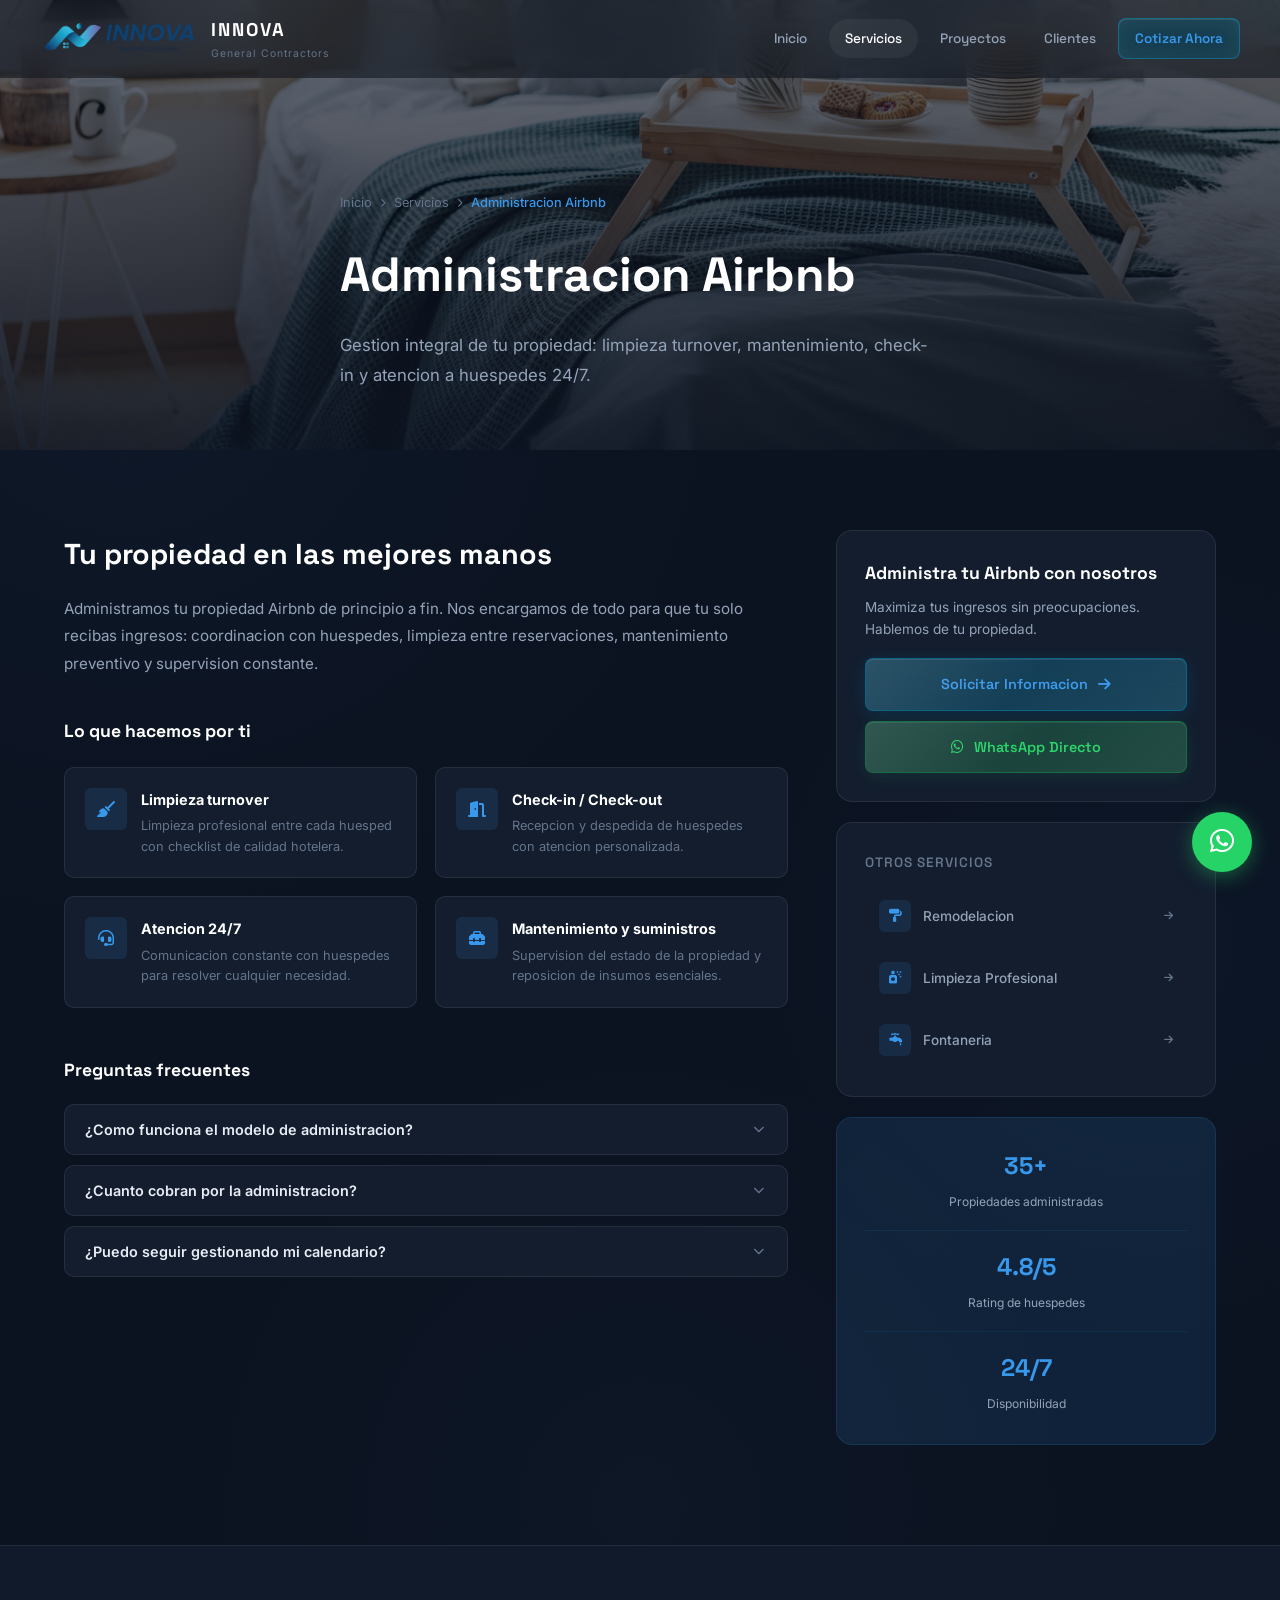
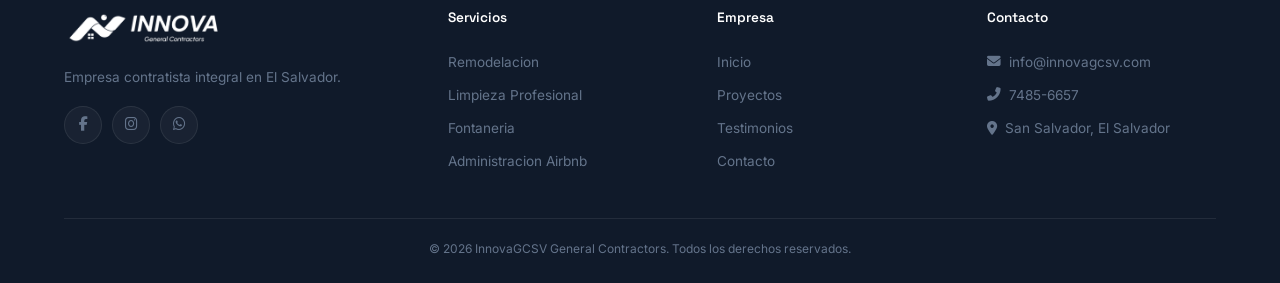
==== servicios/airbnb.html @ 4c1f92b3 "feat: ajustes de diseno, glassmorphism y timeline - Paleta suavizada con tonos del logo - Hero con i" ====
<!DOCTYPE html>
<html lang="es">
<head>
    <meta charset="UTF-8">
    <meta name="viewport" content="width=device-width, initial-scale=1.0">
    <title>Administracion Airbnb en El Salvador | InnovaGCSV</title>
    <meta name="description" content="Servicio de administracion integral de propiedades Airbnb en El Salvador. Limpieza turnover, check-in, atencion a huespedes 24/7, mantenimiento y supervision.">
    <meta name="keywords" content="administracion Airbnb El Salvador, property management, gestion propiedades alquiler, Airbnb management, turnover">
    <meta property="og:title" content="Administracion Airbnb | InnovaGCSV">
    <meta property="og:description" content="Gestion integral de tu propiedad Airbnb en El Salvador: limpieza, mantenimiento, check-in y atencion a huespedes.">
    <meta property="og:type" content="website">
    <meta property="og:url" content="https://innovagcsv.com/servicios/airbnb.html">
    <link rel="icon" type="image/png" href="../images/logos/logo-square-dark.png">
    <link rel="canonical" href="https://innovagcsv.com/servicios/airbnb.html">
    <link rel="preconnect" href="https://fonts.googleapis.com">
    <link rel="preconnect" href="https://fonts.gstatic.com" crossorigin>
    <link href="https://fonts.googleapis.com/css2?family=Inter:wght@300;400;500;600;700;800;900&family=Space+Grotesk:wght@400;500;600;700&display=swap" rel="stylesheet">
    <link rel="stylesheet" href="https://cdnjs.cloudflare.com/ajax/libs/font-awesome/6.5.1/css/all.min.css">
    <link rel="stylesheet" href="../css/styles.css">
    <link rel="stylesheet" href="../css/servicios.css">
</head>
<body>
    <header class="header scrolled" id="header">
        <div class="container header-inner">
            <a href="../index.html" class="logo">
                <img src="../images/logos/logo-horizontal-color.png" alt="InnovaGCSV" class="logo-img">
                <div class="logo-text"><span class="logo-name">INNOVA</span><span class="logo-sub">General Contractors</span></div>
            </a>
            <button class="nav-toggle" id="navToggle" aria-label="Menu"><span></span><span></span><span></span></button>
            <nav class="nav" id="nav">
                <a href="../index.html" class="nav-link">Inicio</a>
                <a href="../index.html#servicios" class="nav-link active">Servicios</a>
                <a href="../index.html#proyectos" class="nav-link">Proyectos</a>
                <a href="../index.html#testimonios" class="nav-link">Clientes</a>
                <a href="../index.html#contacto" class="nav-link cta-nav">Cotizar Ahora</a>
            </nav>
        </div>
    </header>

    <section class="service-hero">
        <div class="service-hero-bg">
            <img src="../images/airbnb/airbnb-1.jpg" alt="Administracion Airbnb" loading="eager">
            <div class="service-hero-overlay"></div>
        </div>
        <div class="container service-hero-inner">
            <nav class="breadcrumb" aria-label="Breadcrumb"><a href="../index.html">Inicio</a><i class="fas fa-chevron-right"></i><a href="../index.html#servicios">Servicios</a><i class="fas fa-chevron-right"></i><span>Administracion Airbnb</span></nav>
            <h1>Administracion Airbnb</h1>
            <p>Gestion integral de tu propiedad: limpieza turnover, mantenimiento, check-in y atencion a huespedes 24/7.</p>
        </div>
    </section>

    <section class="service-content">
        <div class="container">
            <div class="service-grid">
                <div class="service-main">
                    <h2>Tu propiedad en las mejores manos</h2>
                    <p>Administramos tu propiedad Airbnb de principio a fin. Nos encargamos de todo para que tu solo recibas ingresos: coordinacion con huespedes, limpieza entre reservaciones, mantenimiento preventivo y supervision constante.</p>

                    <div class="service-features-list">
                        <h3>Lo que hacemos por ti</h3>
                        <div class="features-grid">
                            <div class="feature-item">
                                <div class="feature-icon"><i class="fas fa-broom"></i></div>
                                <div>
                                    <strong>Limpieza turnover</strong>
                                    <p>Limpieza profesional entre cada huesped con checklist de calidad hotelera.</p>
                                </div>
                            </div>
                            <div class="feature-item">
                                <div class="feature-icon"><i class="fas fa-door-open"></i></div>
                                <div>
                                    <strong>Check-in / Check-out</strong>
                                    <p>Recepcion y despedida de huespedes con atencion personalizada.</p>
                                </div>
                            </div>
                            <div class="feature-item">
                                <div class="feature-icon"><i class="fas fa-headset"></i></div>
                                <div>
                                    <strong>Atencion 24/7</strong>
                                    <p>Comunicacion constante con huespedes para resolver cualquier necesidad.</p>
                                </div>
                            </div>
                            <div class="feature-item">
                                <div class="feature-icon"><i class="fas fa-toolbox"></i></div>
                                <div>
                                    <strong>Mantenimiento y suministros</strong>
                                    <p>Supervision del estado de la propiedad y reposicion de insumos esenciales.</p>
                                </div>
                            </div>
                        </div>
                    </div>

                    <div class="service-faq">
                        <h3>Preguntas frecuentes</h3>
                        <div class="faq-item">
                            <button class="faq-question" aria-expanded="false"><span>¿Como funciona el modelo de administracion?</span><i class="fas fa-chevron-down"></i></button>
                            <div class="faq-answer"><p>Nos encargamos de la operacion completa: coordinacion de reservaciones, limpieza entre huespedes, mantenimiento, y comunicacion con los huespedes. Tu recibes reportes periodicos y tus ingresos.</p></div>
                        </div>
                        <div class="faq-item">
                            <button class="faq-question" aria-expanded="false"><span>¿Cuanto cobran por la administracion?</span><i class="fas fa-chevron-down"></i></button>
                            <div class="faq-answer"><p>Nuestro modelo es un porcentaje por reservacion, alineando nuestros intereses con los tuyos. Mientras mas exitosa sea tu propiedad, mejor para ambos. Contactanos para conocer las tarifas.</p></div>
                        </div>
                        <div class="faq-item">
                            <button class="faq-question" aria-expanded="false"><span>¿Puedo seguir gestionando mi calendario?</span><i class="fas fa-chevron-down"></i></button>
                            <div class="faq-answer"><p>Si, tu mantienes el control total. Nosotros nos adaptamos a tu calendario y preferencias. Puedes bloquear fechas, ajustar precios o tomar decisiones cuando lo desees.</p></div>
                        </div>
                    </div>
                </div>

                <aside class="service-sidebar">
                    <div class="sidebar-card sidebar-cta">
                        <h3>Administra tu Airbnb con nosotros</h3>
                        <p>Maximiza tus ingresos sin preocupaciones. Hablemos de tu propiedad.</p>
                        <a href="../index.html#contacto" class="btn btn-primary btn-full"><span>Solicitar Informacion</span><i class="fas fa-arrow-right"></i></a>
                        <a href="https://wa.me/50374856657?text=Hola%2C%20me%20interesa%20la%20administracion%20Airbnb" target="_blank" rel="noopener" class="btn btn-whatsapp btn-full"><i class="fab fa-whatsapp"></i><span>WhatsApp Directo</span></a>
                    </div>
                    <div class="sidebar-card sidebar-services">
                        <h4>Otros servicios</h4>
                        <a href="remodelacion.html" class="sidebar-service-link"><i class="fas fa-paint-roller"></i><span>Remodelacion</span><i class="fas fa-arrow-right"></i></a>
                        <a href="limpieza.html" class="sidebar-service-link"><i class="fas fa-spray-can-sparkles"></i><span>Limpieza Profesional</span><i class="fas fa-arrow-right"></i></a>
                        <a href="fontaneria.html" class="sidebar-service-link"><i class="fas fa-faucet-drip"></i><span>Fontaneria</span><i class="fas fa-arrow-right"></i></a>
                    </div>
                    <div class="sidebar-card sidebar-trust">
                        <div class="trust-stat"><strong>35+</strong><span>Propiedades administradas</span></div>
                        <div class="trust-stat"><strong>4.8/5</strong><span>Rating de huespedes</span></div>
                        <div class="trust-stat"><strong>24/7</strong><span>Disponibilidad</span></div>
                    </div>
                </aside>
            </div>
        </div>
    </section>

    <footer class="footer">
        <div class="container">
            <div class="footer-grid">
                <div class="footer-brand"><img src="../images/logos/logo-horizontal-blanco.png" alt="InnovaGCSV" class="footer-logo"><p>Empresa contratista integral en El Salvador.</p><div class="footer-social"><a href="https://www.facebook.com/innovagcsv" target="_blank" rel="noopener" aria-label="Facebook"><i class="fab fa-facebook-f"></i></a><a href="https://www.instagram.com/innovagcsv" target="_blank" rel="noopener" aria-label="Instagram"><i class="fab fa-instagram"></i></a><a href="https://wa.me/50374856657" target="_blank" rel="noopener" aria-label="WhatsApp"><i class="fab fa-whatsapp"></i></a></div></div>
                <div class="footer-links"><h4>Servicios</h4><a href="remodelacion.html">Remodelacion</a><a href="limpieza.html">Limpieza Profesional</a><a href="fontaneria.html">Fontaneria</a><a href="airbnb.html">Administracion Airbnb</a></div>
                <div class="footer-links"><h4>Empresa</h4><a href="../index.html">Inicio</a><a href="../index.html#proyectos">Proyectos</a><a href="../index.html#testimonios">Testimonios</a><a href="../index.html#contacto">Contacto</a></div>
                <div class="footer-contact"><h4>Contacto</h4><a href="mailto:info@innovagcsv.com"><i class="fas fa-envelope"></i> info@innovagcsv.com</a><a href="tel:+50374856657"><i class="fas fa-phone-alt"></i> 7485-6657</a><a href="#"><i class="fas fa-map-marker-alt"></i> San Salvador, El Salvador</a></div>
            </div>
            <div class="footer-bottom"><p>&copy; 2026 InnovaGCSV General Contractors. Todos los derechos reservados.</p></div>
        </div>
    </footer>
    <a href="https://wa.me/50374856657?text=Hola%2C%20me%20interesa%20la%20administracion%20Airbnb" class="whatsapp-float" target="_blank" rel="noopener" aria-label="WhatsApp"><i class="fab fa-whatsapp"></i></a>
    <script src="../js/main.js"></script><script src="../js/servicios.js"></script>
    <script type="application/ld+json">{"@context":"https://schema.org","@type":"Service","name":"Administracion Airbnb","description":"Gestion integral de propiedades Airbnb en El Salvador.","provider":{"@type":"LocalBusiness","name":"InnovaGCSV General Contractors"},"areaServed":{"@type":"Country","name":"El Salvador"},"url":"https://innovagcsv.com/servicios/airbnb.html"}</script>
</body>
</html>
---- css/styles.css ----
/* ============================================
   InnovaGCSV — Modern Professional Rebuild
   ============================================ */

*, *::before, *::after { margin:0; padding:0; box-sizing:border-box; }

:root {
    --bg: #0b1220;
    --bg-card: #131d2e;
    --bg-card-hover: #1a2740;
    --bg-surface: #101a2a;
    --border: rgba(255,255,255,.08);
    --border-hover: rgba(56,152,236,.25);
    --cyan: #3898ec;
    --cyan-dim: rgba(56,152,236,.12);
    --cyan-glow: rgba(56,152,236,.08);
    --accent-light: #5bb8f5;
    --white: #ffffff;
    --text-primary: #e8edf5;
    --text-secondary: #94a3b8;
    --text-muted: #64748b;
    --gold: #fbbf24;
    --green: #22c55e;
    --whatsapp: #25d366;
    --gradient-cyan: linear-gradient(135deg, #3898ec 0%, #2563eb 100%);
    --gradient-bg: linear-gradient(180deg, #0b1220 0%, #0f1d33 50%, #0b1220 100%);
    --radius: 16px;
    --radius-sm: 10px;
    --radius-xs: 6px;
    --radius-full: 9999px;
    --shadow: 0 4px 24px rgba(0,0,0,.25);
    --shadow-lg: 0 12px 48px rgba(0,0,0,.35);
    --transition: all .3s cubic-bezier(.4,0,.2,1);
    --font-heading: 'Space Grotesk', sans-serif;
    --font-body: 'Inter', sans-serif;
}

html { scroll-behavior: smooth; scroll-padding-top: 90px; }

body {
    font-family: var(--font-body);
    color: var(--text-primary);
    line-height: 1.7;
    background: var(--bg);
    background-image:
        radial-gradient(ellipse 80% 50% at 10% 20%, rgba(91,184,245,.04) 0%, transparent 60%),
        radial-gradient(ellipse 60% 40% at 90% 50%, rgba(56,152,236,.035) 0%, transparent 55%),
        radial-gradient(ellipse 70% 50% at 50% 80%, rgba(91,184,245,.03) 0%, transparent 50%);
    overflow-x: hidden;
    -webkit-font-smoothing: antialiased;
}

.container { max-width: 1200px; margin: 0 auto; padding: 0 24px; }
img { max-width: 100%; height: auto; display: block; }
a { text-decoration: none; color: inherit; }
ul { list-style: none; }

/* Gradient text utility */
.gradient-text {
    background: var(--gradient-cyan);
    -webkit-background-clip: text;
    -webkit-text-fill-color: transparent;
    background-clip: text;
}

/* ---- LOADER ---- */
.loader {
    position: fixed; inset: 0; z-index: 9999;
    background: var(--bg);
    display: flex; align-items: center; justify-content: center;
    transition: opacity .5s, visibility .5s;
}
.loader.hidden { opacity: 0; visibility: hidden; pointer-events: none; }
.loader-logo { text-align: center; }
.loader-logo img { height: 60px; margin: 0 auto 20px; }
.loader-bar { width: 180px; height: 3px; background: var(--border); border-radius: 3px; overflow: hidden; }
.loader-progress { height: 100%; width: 0; background: var(--gradient-cyan); border-radius: 3px; animation: load .8s ease-out forwards; }
@keyframes load { to { width: 100%; } }

/* ---- BUTTONS (Glass / Rectangular) ---- */
.btn {
    display: inline-flex; align-items: center; gap: 10px;
    padding: 13px 28px;
    border-radius: 8px;
    font-family: var(--font-heading);
    font-weight: 600; font-size: .9rem;
    cursor: pointer;
    border: 1px solid rgba(255,255,255,.1);
    transition: var(--transition);
    white-space: nowrap;
    position: relative;
    overflow: hidden;
    backdrop-filter: blur(12px);
    -webkit-backdrop-filter: blur(12px);
}
.btn::before {
    content: '';
    position: absolute; inset: 0;
    background: linear-gradient(135deg, rgba(255,255,255,.12) 0%, rgba(255,255,255,.02) 50%, rgba(255,255,255,.06) 100%);
    pointer-events: none;
    transition: opacity .3s;
}
.btn:hover::before { opacity: .6; }
.btn-lg { padding: 16px 34px; font-size: .95rem; }
.btn-full { width: 100%; justify-content: center; }

.btn-primary {
    background: rgba(0,200,255,.18);
    color: var(--cyan);
    border-color: rgba(0,200,255,.3);
    box-shadow: 0 4px 20px rgba(0,200,255,.12), inset 0 1px 0 rgba(255,255,255,.1);
}
.btn-primary:hover {
    background: rgba(0,200,255,.28);
    border-color: rgba(0,200,255,.5);
    transform: translateY(-2px);
    box-shadow: 0 8px 32px rgba(0,200,255,.25), inset 0 1px 0 rgba(255,255,255,.15);
}
.btn-primary i { transition: transform .3s; }
.btn-primary:hover i { transform: translateX(4px); }

.btn-ghost {
    background: rgba(255,255,255,.04);
    color: var(--text-primary);
    border-color: rgba(255,255,255,.08);
    box-shadow: inset 0 1px 0 rgba(255,255,255,.06);
}
.btn-ghost:hover {
    border-color: rgba(0,200,255,.25);
    color: var(--cyan);
    background: rgba(0,200,255,.08);
    box-shadow: 0 4px 16px rgba(0,200,255,.08), inset 0 1px 0 rgba(255,255,255,.08);
}

.btn-outline-dark {
    background: rgba(255,255,255,.03);
    color: var(--cyan);
    border-color: rgba(255,255,255,.08);
    font-size: .85rem;
    padding: 10px 20px;
    box-shadow: inset 0 1px 0 rgba(255,255,255,.05);
}
.btn-outline-dark:hover {
    border-color: rgba(0,200,255,.3);
    background: rgba(0,200,255,.1);
    box-shadow: 0 4px 16px rgba(0,200,255,.08), inset 0 1px 0 rgba(255,255,255,.08);
}
.btn-outline-dark i { font-size: .75rem; transition: transform .3s; }
.btn-outline-dark:hover i { transform: translateX(4px); }

.btn-whatsapp {
    background: rgba(37,211,102,.2);
    color: var(--whatsapp);
    border-color: rgba(37,211,102,.3);
    box-shadow: 0 4px 16px rgba(37,211,102,.1), inset 0 1px 0 rgba(255,255,255,.08);
}
.btn-whatsapp:hover {
    background: rgba(37,211,102,.3);
    border-color: rgba(37,211,102,.5);
    transform: translateY(-2px);
    box-shadow: 0 8px 24px rgba(37,211,102,.2), inset 0 1px 0 rgba(255,255,255,.12);
}

/* ---- HEADER ---- */
.header {
    position: fixed; top: 0; left: 0; width: 100%; z-index: 1000;
    background: rgba(5,10,20,.5);
    backdrop-filter: blur(20px); -webkit-backdrop-filter: blur(20px);
    border-bottom: 1px solid transparent;
    transition: var(--transition);
}
.header.scrolled {
    background: rgba(5,10,20,.9);
    border-color: var(--border);
}
.header-inner {
    display: flex; align-items: center; justify-content: space-between;
    padding: 14px 0;
}
.logo { display: flex; align-items: center; gap: 12px; }
.logo-img { height: 44px; }
.logo-name {
    font-family: var(--font-heading);
    font-weight: 700; font-size: 1.15rem;
    color: var(--white); letter-spacing: 2px;
}
.logo-sub { display: block; font-size: .65rem; color: var(--text-muted); letter-spacing: 1px; }

.nav { display: flex; align-items: center; gap: 6px; }
.nav-link {
    font-family: var(--font-heading);
    font-weight: 500; font-size: .85rem;
    color: var(--text-secondary);
    padding: 8px 16px; border-radius: var(--radius-full);
    transition: var(--transition);
}
.nav-link:hover, .nav-link.active { color: var(--white); background: rgba(255,255,255,.05); }
.nav-link.cta-nav {
    background: rgba(0,200,255,.18);
    color: var(--cyan); font-weight: 600;
    border: 1px solid rgba(0,200,255,.3);
    border-radius: 8px;
    backdrop-filter: blur(12px); -webkit-backdrop-filter: blur(12px);
    box-shadow: inset 0 1px 0 rgba(255,255,255,.1);
}
.nav-link.cta-nav:hover {
    background: rgba(0,200,255,.28);
    border-color: rgba(0,200,255,.5);
    box-shadow: 0 4px 20px rgba(0,200,255,.2), inset 0 1px 0 rgba(255,255,255,.12);
}

.nav-toggle {
    display: none; background: none; border: none; cursor: pointer;
    width: 32px; height: 24px; position: relative; padding: 0;
}
.nav-toggle span {
    display: block; position: absolute; left: 0;
    width: 100%; height: 2px; background: var(--white);
    border-radius: 2px; transition: var(--transition);
}
.nav-toggle span:nth-child(1) { top: 0; }
.nav-toggle span:nth-child(2) { top: 11px; }
.nav-toggle span:nth-child(3) { top: 22px; }
.nav-toggle.open span:nth-child(1) { top: 11px; transform: rotate(45deg); }
.nav-toggle.open span:nth-child(2) { opacity: 0; }
.nav-toggle.open span:nth-child(3) { top: 11px; transform: rotate(-45deg); }

/* ---- HERO ---- */
.hero {
    position: relative;
    min-height: 100vh;
    display: flex; align-items: center;
    padding: 120px 0 80px;
    overflow: hidden;
}
.hero-bg {
    position: absolute; inset: 0;
    background: url('../images/hero-portada.png') center/cover no-repeat;
}
.hero-gradient {
    position: absolute; inset: 0;
    background:
        linear-gradient(135deg, rgba(11,18,32,.88) 0%, rgba(11,18,32,.65) 40%, rgba(11,18,32,.75) 100%),
        radial-gradient(ellipse 80% 60% at 20% 40%, rgba(56,152,236,.1) 0%, transparent 60%);
}
.hero-grid-pattern { display: none; }

.hero-inner {
    display: grid;
    grid-template-columns: 1fr .9fr;
    gap: 60px; align-items: center;
    position: relative; z-index: 1;
}

.hero-badge {
    display: inline-flex; align-items: center; gap: 8px;
    padding: 6px 16px 6px 10px;
    border-radius: var(--radius-full);
    background: var(--cyan-dim);
    border: 1px solid rgba(0,200,255,.15);
    font-size: .8rem; color: var(--cyan);
    font-weight: 500;
    margin-bottom: 24px;
}
.hero-badge i { font-size: .7rem; }

.hero-title {
    font-family: var(--font-heading);
    font-size: clamp(2rem, 4.5vw, 3.4rem);
    font-weight: 800; line-height: 1.15;
    color: var(--white);
    margin-bottom: 20px;
}

.hero-text {
    font-size: 1.05rem;
    color: var(--text-secondary);
    max-width: 520px;
    margin-bottom: 32px;
    line-height: 1.8;
}

.hero-actions { display: flex; gap: 14px; flex-wrap: wrap; margin-bottom: 40px; }

/* Trust avatars */
.hero-trust { display: flex; align-items: center; gap: 14px; }
.trust-avatars { display: flex; }
.avatar {
    width: 36px; height: 36px; border-radius: 50%;
    background: var(--bg-card); border: 2px solid var(--bg);
    display: flex; align-items: center; justify-content: center;
    margin-right: -10px; font-size: .7rem; color: var(--text-muted);
}
.avatar-count {
    background: var(--cyan-dim); color: var(--cyan);
    font-weight: 700; font-size: .65rem; border-color: var(--cyan-dim);
}
.trust-info { font-size: .8rem; color: var(--text-secondary); }
.trust-stars { color: var(--gold); font-size: .75rem; margin-bottom: 2px; }
.trust-stars strong { color: var(--white); margin-left: 4px; }
.trust-info span { font-size: .75rem; }

/* Hero Cards */
.hero-card-stack { position: relative; height: 400px; }
.hero-stat-card {
    position: absolute;
    background: rgba(11,18,32,.35);
    backdrop-filter: blur(18px) saturate(1.4);
    -webkit-backdrop-filter: blur(18px) saturate(1.4);
    border: 1px solid rgba(255,255,255,.1);
    border-radius: var(--radius);
    padding: 24px 28px;
    min-width: 220px;
    box-shadow: 0 8px 32px rgba(0,0,0,.2), inset 0 1px 0 rgba(255,255,255,.08);
    transition: var(--transition);
    animation: cardFloat 6s ease-in-out infinite;
}
.hero-stat-card:hover {
    border-color: rgba(56,152,236,.35);
    transform: translateY(-6px) scale(1.02);
    box-shadow: 0 12px 40px rgba(0,0,0,.25), 0 0 30px rgba(56,152,236,.1), inset 0 1px 0 rgba(255,255,255,.12);
    background: rgba(11,18,32,.45);
}
.card-1 { top: 10px; left: 20px; z-index: 3; animation-delay: 0s; }
.card-2 { top: 140px; right: 0; z-index: 2; animation-delay: -2s; }
.card-3 { bottom: 20px; left: 40px; z-index: 1; animation-delay: -4s; }

@keyframes cardFloat {
    0%, 100% { transform: translateY(0); }
    50% { transform: translateY(-8px); }
}

.stat-icon {
    width: 40px; height: 40px; border-radius: var(--radius-xs);
    background: rgba(56,152,236,.18);
    border: 1px solid rgba(56,152,236,.15);
    display: flex; align-items: center; justify-content: center;
    color: var(--cyan); font-size: 1rem;
    margin-bottom: 12px;
    box-shadow: inset 0 1px 0 rgba(255,255,255,.1);
}
.stat-number {
    font-family: var(--font-heading);
    font-size: 2rem; font-weight: 800;
    color: var(--white);
}
.stat-number::after { content: '+'; color: var(--cyan); }
.stat-label { font-size: .8rem; color: var(--text-muted); margin-top: 2px; }

/* ---- TRUST BAR ---- */
.trust-bar {
    border-top: 1px solid var(--border);
    border-bottom: 1px solid var(--border);
    padding: 20px 0;
    background: var(--bg-surface);
}
.trust-bar-inner {
    display: flex; align-items: center; justify-content: center;
    gap: 24px; flex-wrap: wrap;
}
.trust-item {
    display: flex; align-items: center; gap: 8px;
    font-size: .8rem; color: var(--text-secondary);
    font-weight: 500;
}
.trust-item i { color: var(--cyan); font-size: .75rem; }
.trust-divider { width: 1px; height: 20px; background: var(--border); }

/* ---- SECTION HEADER ---- */
.section-header { text-align: center; margin-bottom: 60px; }
.section-tag {
    display: inline-block;
    padding: 5px 14px;
    border-radius: var(--radius-full);
    background: var(--cyan-dim);
    border: 1px solid rgba(0,200,255,.12);
    font-size: .75rem; font-weight: 600;
    color: var(--cyan);
    text-transform: uppercase;
    letter-spacing: 1px;
    margin-bottom: 16px;
}
.section-title {
    font-family: var(--font-heading);
    font-size: clamp(1.6rem, 3vw, 2.4rem);
    font-weight: 700; color: var(--white);
    margin-bottom: 14px;
}
.section-desc {
    font-size: 1rem; color: var(--text-secondary);
    max-width: 600px; margin: 0 auto; line-height: 1.8;
}

/* ---- SERVICES ---- */
.services {
    padding: 100px 0;
    background-image: radial-gradient(ellipse 60% 50% at 80% 30%, rgba(91,184,245,.04) 0%, transparent 60%);
}
.services-grid {
    display: grid;
    grid-template-columns: repeat(2, 1fr);
    gap: 24px;
}
.service-card {
    background: var(--bg-card);
    border: 1px solid var(--border);
    border-radius: var(--radius);
    overflow: hidden;
    transition: var(--transition);
}
.service-card:hover {
    border-color: var(--border-hover);
    transform: translateY(-4px);
    box-shadow: var(--shadow-lg), 0 0 40px var(--cyan-glow);
}
.service-featured {
    grid-column: 1 / -1;
    display: grid;
    grid-template-columns: 1fr 1fr;
}
.service-featured-reverse {
    grid-template-columns: 1fr 1fr;
}
.service-card-img { position: relative; overflow: hidden; }
.service-card-img img {
    width: 100%; height: 100%; object-fit: cover;
    transition: transform .5s ease;
}
.service-card:hover .service-card-img img { transform: scale(1.05); }
.service-card-badge {
    position: absolute; top: 16px; left: 16px;
    padding: 5px 12px; border-radius: var(--radius-full);
    background: var(--gradient-cyan);
    color: var(--bg); font-size: .7rem;
    font-weight: 700; text-transform: uppercase;
}
.service-card-body { padding: 32px; }
.service-icon {
    width: 44px; height: 44px; border-radius: var(--radius-xs);
    background: var(--cyan-dim);
    display: flex; align-items: center; justify-content: center;
    color: var(--cyan); font-size: 1.1rem;
    margin-bottom: 16px;
}
.service-card-body h3 {
    font-family: var(--font-heading);
    font-size: 1.3rem; font-weight: 700;
    color: var(--white); margin-bottom: 10px;
}
.service-card-body p {
    font-size: .9rem; color: var(--text-secondary);
    margin-bottom: 16px; line-height: 1.7;
}
.service-features { margin-bottom: 20px; }
.service-features li {
    display: flex; align-items: center; gap: 10px;
    font-size: .85rem; color: var(--text-secondary);
    padding: 6px 0;
}
.service-features li i { color: var(--cyan); font-size: .7rem; }

/* ---- PROCESS (Timeline) ---- */
.process {
    padding: 100px 0;
    background: var(--bg-surface);
    border-top: 1px solid var(--border);
    border-bottom: 1px solid var(--border);
    overflow: hidden;
}
.process-timeline {
    position: relative;
    display: grid;
    grid-template-columns: repeat(4, 1fr);
    gap: 24px;
    padding-top: 40px;
}

/* Timeline line — sits behind dots, clipped by dot covers */
.timeline-line {
    position: absolute;
    top: 70px;
    left: 12%;
    right: 12%;
    height: 2px;
    background: var(--border);
    border-radius: 2px;
    z-index: 0;
}
.timeline-progress {
    height: 100%;
    width: 0;
    background: var(--gradient-cyan);
    border-radius: 2px;
    box-shadow: 0 0 12px rgba(56,152,236,.4);
    transition: width 1.5s cubic-bezier(.4,0,.2,1);
}
.timeline-line.animated .timeline-progress {
    width: 100%;
}

/* Step dot on line */
.process-card {
    position: relative;
    z-index: 1;
    text-align: center;
}
.process-card-dot {
    width: 60px; height: 60px;
    border-radius: 50%;
    background: #101a2a;
    border: 2px solid rgba(56,152,236,.3);
    display: flex; align-items: center; justify-content: center;
    margin: 0 auto 24px;
    transition: all .5s cubic-bezier(.4,0,.2,1);
    position: relative;
    z-index: 2;
    box-shadow: 0 0 0 10px #101a2a;
}
.process-card-dot span {
    font-family: var(--font-heading);
    font-size: .85rem; font-weight: 800;
    color: var(--cyan);
    letter-spacing: 1px;
    transition: var(--transition);
}
.process-card-dot::before {
    content: '';
    position: absolute; inset: -10px;
    border-radius: 50%;
    background: #101a2a;
    z-index: -1;
}
.process-card-dot::after {
    content: '';
    position: absolute; inset: -14px;
    border-radius: 50%;
    background: rgba(56,152,236,.08);
    border: 1px solid rgba(56,152,236,.1);
    z-index: -2;
    opacity: 0;
    transition: all .5s ease;
    animation: dotPulse 3s ease-in-out infinite;
}
.process-card:nth-child(2) .process-card-dot::after { animation-delay: .4s; }
.process-card:nth-child(3) .process-card-dot::after { animation-delay: .8s; }
.process-card:nth-child(4) .process-card-dot::after { animation-delay: 1.2s; }
.process-card:nth-child(5) .process-card-dot::after { animation-delay: 1.6s; }

@keyframes dotPulse {
    0%, 100% { opacity: 0; transform: scale(1); }
    50% { opacity: 1; transform: scale(1.35); }
}

/* Card body */
.process-card-body {
    background: rgba(11,18,32,.4);
    backdrop-filter: blur(16px); -webkit-backdrop-filter: blur(16px);
    border: 1px solid var(--border);
    border-radius: var(--radius);
    padding: 28px 20px;
    transition: var(--transition);
    box-shadow: 0 4px 20px rgba(0,0,0,.15), inset 0 1px 0 rgba(255,255,255,.06);
}
.process-card-body:hover {
    border-color: var(--border-hover);
    transform: translateY(-6px);
    box-shadow: 0 12px 36px rgba(0,0,0,.2), 0 0 24px rgba(56,152,236,.08), inset 0 1px 0 rgba(255,255,255,.1);
    background: rgba(11,18,32,.5);
}
.process-card:hover .process-card-dot {
    border-color: var(--cyan);
    background: #131d2e;
    box-shadow: 0 0 0 10px #101a2a, 0 0 20px rgba(56,152,236,.25);
}
.process-card:hover .process-card-dot span {
    color: var(--cyan);
}

.process-card-icon {
    width: 50px; height: 50px;
    border-radius: var(--radius-sm);
    background: var(--cyan-dim);
    border: 1px solid rgba(56,152,236,.12);
    display: flex; align-items: center; justify-content: center;
    margin: 0 auto 16px;
    color: var(--cyan); font-size: 1.15rem;
    transition: var(--transition);
    box-shadow: inset 0 1px 0 rgba(255,255,255,.08);
}
.process-card-body:hover .process-card-icon {
    background: rgba(56,152,236,.22);
    border-color: rgba(56,152,236,.3);
    transform: scale(1.08);
}

.process-card-body h3 {
    font-family: var(--font-heading);
    font-size: 1rem; font-weight: 700;
    color: var(--white); margin-bottom: 10px;
}
.process-card-body p {
    font-size: .82rem; color: var(--text-muted);
    line-height: 1.7;
}

@media (max-width: 768px) {
    .process-timeline {
        grid-template-columns: 1fr 1fr;
        gap: 20px;
        padding-top: 0;
    }
    .timeline-line { display: none; }
    .process-card-dot { margin-bottom: 18px; }
}
@media (max-width: 480px) {
    .process-timeline { grid-template-columns: 1fr; gap: 16px; }
}

/* ---- PROJECTS ---- */
.projects {
    padding: 100px 0;
    background-image: radial-gradient(ellipse 50% 60% at 20% 50%, rgba(56,152,236,.035) 0%, transparent 55%);
}
.projects-grid {
    display: grid;
    grid-template-columns: repeat(3, 1fr);
    gap: 24px;
}
.projects-grid-expanded {
    grid-template-columns: repeat(3, 1fr);
}
.project-card {
    position: relative; border-radius: var(--radius);
    overflow: hidden; cursor: pointer;
    aspect-ratio: 4/3;
    background: var(--bg-card);
    border: 1px solid var(--border);
    transition: var(--transition);
}
.project-card:hover {
    border-color: var(--border-hover);
    transform: translateY(-4px);
    box-shadow: var(--shadow-lg);
}
.project-card img {
    width: 100%; height: 100%; object-fit: cover;
    transition: transform .6s ease;
}
.project-card:hover img { transform: scale(1.08); }
.project-info {
    position: absolute; bottom: 0; left: 0; right: 0;
    padding: 24px;
    background: linear-gradient(transparent, rgba(5,10,20,.9));
}
.project-tag {
    display: inline-block; padding: 5px 12px;
    border-radius: var(--radius-full);
    background: rgba(56,152,236,.85);
    backdrop-filter: blur(8px); -webkit-backdrop-filter: blur(8px);
    border: 1px solid rgba(56,152,236,.6);
    font-size: .65rem; font-weight: 700;
    color: #fff; text-transform: uppercase;
    letter-spacing: .5px;
    margin-bottom: 8px;
}
.project-info h3 {
    font-family: var(--font-heading);
    font-size: 1.1rem; font-weight: 700;
    color: var(--white); margin-bottom: 4px;
}
.project-info p { font-size: .8rem; color: var(--text-muted); }

/* ---- VIDEO SHOWCASE ---- */
.video-showcase {
    padding: 100px 0;
    background: var(--bg-surface);
    border-top: 1px solid var(--border);
    border-bottom: 1px solid var(--border);
}
.video-grid {
    display: grid;
    grid-template-columns: 1.4fr 1fr;
    grid-template-rows: auto auto;
    gap: 20px;
}
.video-card {
    position: relative;
    border-radius: var(--radius);
    overflow: hidden;
    background: var(--bg-card);
    border: 1px solid var(--border);
    transition: var(--transition);
}
.video-card:hover {
    border-color: var(--border-hover);
    box-shadow: var(--shadow-lg), 0 0 30px var(--cyan-glow);
}
.video-featured {
    grid-row: 1 / 3;
}
.video-card video {
    width: 100%; height: 100%;
    object-fit: cover;
    display: block;
    background: var(--bg);
}
.video-featured video {
    min-height: 380px;
}
.video-label {
    position: absolute; bottom: 0; left: 0; right: 0;
    padding: 14px 18px;
    background: linear-gradient(transparent, rgba(11,18,32,.9));
    display: flex; align-items: center; gap: 10px;
    font-size: .8rem; color: var(--text-secondary);
    pointer-events: none;
}
.video-label i { color: var(--cyan); font-size: .85rem; }

@media (max-width: 768px) {
    .video-grid {
        grid-template-columns: 1fr;
        grid-template-rows: auto;
    }
    .video-featured { grid-row: auto; }
    .video-featured video { min-height: 240px; }
}

/* ---- TESTIMONIALS ---- */
.testimonials { padding: 100px 0; background: var(--bg-surface); border-top: 1px solid var(--border); }
.testimonials-grid {
    display: grid;
    grid-template-columns: repeat(3, 1fr);
    gap: 24px;
}
.testimonial-card {
    background: var(--bg-card);
    border: 1px solid var(--border);
    border-radius: var(--radius);
    padding: 32px; transition: var(--transition);
}
.testimonial-card:hover {
    border-color: var(--border-hover);
    transform: translateY(-4px);
}
.testimonial-rating { color: var(--gold); font-size: .85rem; margin-bottom: 16px; }
.testimonial-rating i { margin-right: 2px; }
.testimonial-card blockquote {
    font-size: .9rem; color: var(--text-secondary);
    line-height: 1.8; margin-bottom: 24px;
    font-style: normal;
}
.testimonial-author {
    display: flex; align-items: center; gap: 12px; position: relative;
}
.author-avatar {
    width: 42px; height: 42px; border-radius: 50%;
    background: var(--cyan-dim); border: 1px solid rgba(0,200,255,.15);
    display: flex; align-items: center; justify-content: center;
    color: var(--cyan); font-weight: 700; font-size: .75rem;
    font-family: var(--font-heading);
}
.author-info strong { display: block; font-size: .85rem; color: var(--white); }
.author-info span { font-size: .75rem; color: var(--text-muted); }
.testimonial-quote-icon {
    position: absolute; right: 0; top: 0;
    color: var(--border); font-size: 1.5rem;
}

/* ---- CTA ---- */
.cta-section { padding: 80px 0; }
.cta-card {
    background: var(--bg-card);
    border: 1px solid var(--border);
    border-radius: 24px;
    padding: 60px;
    display: flex; align-items: center;
    justify-content: space-between;
    gap: 40px;
    position: relative; overflow: hidden;
}
.cta-card::before {
    content: ''; position: absolute;
    top: -100px; right: -100px;
    width: 400px; height: 400px;
    background: radial-gradient(circle, var(--cyan-glow), transparent 60%);
    border-radius: 50%;
}
.cta-content { position: relative; z-index: 1; }
.cta-content h2 {
    font-family: var(--font-heading);
    font-size: clamp(1.4rem, 2.5vw, 2rem);
    font-weight: 700; color: var(--white);
    margin-bottom: 10px;
}
.cta-content p { font-size: .95rem; color: var(--text-secondary); }
.cta-actions {
    display: flex; gap: 14px; flex-wrap: wrap;
    position: relative; z-index: 1;
}

/* ---- CONTACT ---- */
.contact {
    padding: 100px 0;
    border-top: 1px solid var(--border);
    background-image: radial-gradient(ellipse 60% 50% at 70% 40%, rgba(91,184,245,.035) 0%, transparent 55%);
}
.contact-grid {
    display: grid;
    grid-template-columns: 1fr 1.2fr;
    gap: 60px; align-items: start;
}
.contact-desc { font-size: .95rem; color: var(--text-secondary); margin-bottom: 32px; line-height: 1.8; }

.contact-methods { display: flex; flex-direction: column; gap: 14px; margin-bottom: 28px; }
.contact-method {
    display: flex; align-items: center; gap: 14px;
    padding: 14px 18px;
    background: var(--bg-card); border: 1px solid var(--border);
    border-radius: var(--radius-sm);
    transition: var(--transition);
}
.contact-method:hover { border-color: var(--border-hover); background: var(--bg-card-hover); }
.method-icon {
    width: 40px; height: 40px; border-radius: var(--radius-xs);
    display: flex; align-items: center; justify-content: center;
    font-size: 1rem;
}
.method-icon.whatsapp { background: rgba(37,211,102,.12); color: var(--whatsapp); }
.method-icon.email { background: var(--cyan-dim); color: var(--cyan); }
.method-icon.phone { background: rgba(99,102,241,.12); color: #818cf8; }
.contact-method strong { display: block; font-size: .85rem; color: var(--white); }
.contact-method span { font-size: .8rem; color: var(--text-muted); }

.contact-guarantee {
    display: flex; align-items: flex-start; gap: 12px;
    padding: 16px 18px; border-radius: var(--radius-sm);
    background: var(--cyan-dim);
    border: 1px solid rgba(0,200,255,.12);
}
.contact-guarantee i { color: var(--cyan); font-size: .9rem; margin-top: 3px; }
.contact-guarantee p { font-size: .8rem; color: var(--text-secondary); line-height: 1.6; }
.contact-guarantee strong { color: var(--cyan); }

.contact-form-card {
    background: var(--bg-card); border: 1px solid var(--border);
    border-radius: var(--radius); padding: 36px;
}
.form-row { display: grid; grid-template-columns: 1fr 1fr; gap: 16px; }
.form-group { margin-bottom: 18px; }
.form-group label {
    display: block; font-size: .8rem; font-weight: 600;
    color: var(--text-secondary); margin-bottom: 6px;
}
.optional { font-weight: 400; color: var(--text-muted); }
.form-group input,
.form-group select,
.form-group textarea {
    width: 100%; padding: 13px 16px;
    background: var(--bg-surface);
    border: 1px solid var(--border);
    border-radius: var(--radius-sm);
    color: var(--white); font-size: .9rem;
    font-family: var(--font-body);
    transition: var(--transition);
}
.form-group input::placeholder,
.form-group textarea::placeholder { color: var(--text-muted); }
.form-group input:focus,
.form-group select:focus,
.form-group textarea:focus {
    outline: none;
    border-color: var(--cyan);
    box-shadow: 0 0 0 3px var(--cyan-dim);
}
.form-group select { cursor: pointer; appearance: auto; }
.form-group select option { background: var(--bg-card); color: var(--white); }
.form-group textarea { resize: vertical; min-height: 100px; }

.form-note {
    display: flex; align-items: center; justify-content: center;
    gap: 6px; margin-top: 12px;
    font-size: .75rem; color: var(--text-muted);
}

/* ---- FOOTER ---- */
.footer {
    background: var(--bg-surface);
    border-top: 1px solid var(--border);
    padding: 60px 0 24px;
}
.footer-grid {
    display: grid;
    grid-template-columns: 1.5fr 1fr 1fr 1fr;
    gap: 40px;
    margin-bottom: 40px;
}
.footer-logo { height: 44px; margin-bottom: 16px; }
.footer-brand p { font-size: .85rem; color: var(--text-muted); line-height: 1.7; margin-bottom: 16px; }
.footer-social { display: flex; gap: 10px; }
.footer-social a {
    width: 38px; height: 38px; border-radius: 50%;
    background: rgba(255,255,255,.04); border: 1px solid var(--border);
    display: flex; align-items: center; justify-content: center;
    color: var(--text-muted); font-size: .9rem;
    transition: var(--transition);
}
.footer-social a:hover {
    background: var(--cyan-dim);
    border-color: var(--border-hover);
    color: var(--cyan);
}
.footer-links h4, .footer-contact h4 {
    font-family: var(--font-heading);
    font-size: .85rem; font-weight: 600;
    color: var(--white); margin-bottom: 16px;
}
.footer-links a, .footer-contact a {
    display: flex; align-items: center; gap: 8px;
    font-size: .85rem; color: var(--text-muted);
    padding: 5px 0; transition: var(--transition);
}
.footer-links a:hover, .footer-contact a:hover { color: var(--cyan); }

.footer-bottom {
    border-top: 1px solid var(--border);
    padding-top: 20px; text-align: center;
}
.footer-bottom p { font-size: .75rem; color: var(--text-muted); }
.footer-credit {
    margin-top: 8px; font-size: .7rem; color: var(--text-muted);
    letter-spacing: .5px;
}
.footer-credit a {
    color: var(--cyan); font-weight: 600;
    letter-spacing: 1.5px; transition: var(--transition);
}
.footer-credit a:hover { color: var(--white); }

/* ---- WHATSAPP FLOAT ---- */
.whatsapp-float {
    position: fixed; bottom: 28px; right: 28px;
    width: 60px; height: 60px;
    background: var(--whatsapp);
    border-radius: 50%;
    display: flex; align-items: center; justify-content: center;
    color: var(--white); font-size: 1.7rem;
    box-shadow: 0 4px 20px rgba(37,211,102,.4);
    z-index: 998; transition: var(--transition);
}
.whatsapp-float:hover { transform: scale(1.1); box-shadow: 0 8px 30px rgba(37,211,102,.5); }
.wa-tooltip {
    position: absolute; right: 70px; top: 50%; transform: translateY(-50%);
    background: var(--bg-card); border: 1px solid var(--border);
    border-radius: var(--radius-sm);
    padding: 8px 14px; font-size: .8rem; color: var(--white);
    white-space: nowrap;
    opacity: 0; pointer-events: none;
    transition: var(--transition);
}
.whatsapp-float:hover .wa-tooltip { opacity: 1; }

/* ---- LIGHTBOX ---- */
.lightbox {
    position: fixed; inset: 0;
    background: rgba(5,10,20,.95);
    backdrop-filter: blur(16px); -webkit-backdrop-filter: blur(16px);
    display: flex; align-items: center; justify-content: center;
    z-index: 2000;
    opacity: 0; visibility: hidden;
    transition: var(--transition);
}
.lightbox.active { opacity: 1; visibility: visible; }
.lightbox-close {
    position: absolute; top: 24px; right: 28px;
    width: 44px; height: 44px; border-radius: 50%;
    background: rgba(255,255,255,.06); border: 1px solid var(--border);
    color: var(--white); font-size: 1rem;
    cursor: pointer; transition: var(--transition);
    display: flex; align-items: center; justify-content: center;
}
.lightbox-close:hover { background: rgba(255,255,255,.12); color: var(--cyan); }
.lightbox-img { max-width: 90%; max-height: 85vh; border-radius: var(--radius); }

/* ---- ANIMATIONS ---- */
[data-animate] {
    opacity: 0; transform: translateY(30px);
    transition: opacity .7s cubic-bezier(.4,0,.2,1), transform .7s cubic-bezier(.4,0,.2,1);
}
[data-animate="fade-left"] { transform: translateX(40px); }
[data-animate].visible { opacity: 1; transform: translate(0); }

/* ============================================
   RESPONSIVE
   ============================================ */
@media (max-width: 1024px) {
    .hero-inner { grid-template-columns: 1fr; text-align: center; }
    .hero-text { margin-left: auto; margin-right: auto; }
    .hero-actions { justify-content: center; }
    .hero-trust { justify-content: center; }
    .hero-visual { display: none; }
    .services-grid { grid-template-columns: 1fr; }
    .service-featured { grid-template-columns: 1fr; }
    .service-featured-reverse { grid-template-columns: 1fr; }
    .cta-card { flex-direction: column; text-align: center; padding: 40px; }
    .cta-actions { justify-content: center; }
    .contact-grid { grid-template-columns: 1fr; }
    .footer-grid { grid-template-columns: 1fr 1fr; }
}

@media (max-width: 768px) {
    .nav-toggle { display: block; }
    .nav {
        position: fixed; top: 72px; left: 0; width: 100%;
        background: rgba(5,10,20,.97);
        backdrop-filter: blur(24px); -webkit-backdrop-filter: blur(24px);
        border-bottom: 1px solid var(--border);
        flex-direction: column; padding: 0;
        max-height: 0; overflow: hidden;
        transition: max-height .4s ease;
    }
    .nav.open { max-height: 400px; padding: 16px 24px; }
    .nav-link {
        display: block; padding: 14px 0;
        border-bottom: 1px solid var(--border);
        border-radius: 0; text-align: left;
    }
    .nav-link.cta-nav { text-align: center; margin-top: 8px; border-bottom: none; border-radius: var(--radius-full); }

    .testimonials-grid { grid-template-columns: 1fr; }
    .projects-grid { grid-template-columns: 1fr 1fr; max-width: 600px; margin: 0 auto; }
    .projects-grid-expanded { grid-template-columns: 1fr 1fr; }
    .process-connector { display: none; }
    .process-grid { gap: 10px; }
    .form-row { grid-template-columns: 1fr; }
    .footer-grid { grid-template-columns: 1fr; }
    .trust-divider { display: none; }
    .trust-bar-inner { flex-direction: column; gap: 12px; }
}

@media (max-width: 480px) {
    .hero { padding: 100px 0 60px; }
    .btn-lg { padding: 14px 24px; font-size: .85rem; }
    .whatsapp-float { width: 52px; height: 52px; font-size: 1.5rem; bottom: 20px; right: 20px; }
    .wa-tooltip { display: none; }
}
---- css/servicios.css ----
/* ============================================
   InnovaGCSV — Service Subpages
   ============================================ */

/* ---- SERVICE HERO ---- */
.service-hero {
    position: relative;
    min-height: 50vh;
    display: flex;
    align-items: flex-end;
    padding: 140px 0 60px;
    overflow: hidden;
}
.service-hero-bg {
    position: absolute; inset: 0;
}
.service-hero-bg img {
    width: 100%; height: 100%;
    object-fit: cover;
}
.service-hero-overlay {
    position: absolute; inset: 0;
    background: linear-gradient(180deg, rgba(11,18,32,.6) 0%, rgba(11,18,32,.92) 100%);
}
.service-hero-inner {
    position: relative; z-index: 1;
}
.service-hero h1 {
    font-family: var(--font-heading);
    font-size: clamp(2rem, 4vw, 3rem);
    font-weight: 800;
    color: var(--white);
    margin-bottom: 14px;
}
.service-hero p {
    font-size: 1.05rem;
    color: var(--text-secondary);
    max-width: 600px;
    line-height: 1.8;
}
.service-badge {
    display: inline-flex; align-items: center; gap: 8px;
    padding: 6px 16px;
    border-radius: var(--radius-full);
    background: rgba(251,191,36,.12);
    border: 1px solid rgba(251,191,36,.2);
    font-size: .8rem; color: var(--gold);
    font-weight: 600;
    margin-bottom: 16px;
}

/* Breadcrumb */
.breadcrumb {
    display: flex; align-items: center; gap: 8px;
    font-size: .8rem;
    margin-bottom: 20px;
}
.breadcrumb a {
    color: var(--text-muted);
    transition: var(--transition);
}
.breadcrumb a:hover { color: var(--cyan); }
.breadcrumb i { font-size: .55rem; color: var(--text-muted); }
.breadcrumb span { color: var(--cyan); font-weight: 500; }

/* ---- SERVICE CONTENT ---- */
.service-content {
    padding: 80px 0 100px;
}
.service-grid {
    display: grid;
    grid-template-columns: 1fr 380px;
    gap: 48px;
    align-items: start;
}

/* Main Content */
.service-main h2 {
    font-family: var(--font-heading);
    font-size: clamp(1.4rem, 2.5vw, 1.8rem);
    font-weight: 700;
    color: var(--white);
    margin-bottom: 16px;
}
.service-main > p {
    font-size: .95rem;
    color: var(--text-secondary);
    line-height: 1.8;
    margin-bottom: 40px;
}

/* Features List */
.service-features-list {
    margin-bottom: 48px;
}
.service-features-list h3 {
    font-family: var(--font-heading);
    font-size: 1.1rem;
    font-weight: 700;
    color: var(--white);
    margin-bottom: 20px;
}
.features-grid {
    display: grid;
    grid-template-columns: 1fr 1fr;
    gap: 18px;
}
.feature-item {
    display: flex; gap: 14px;
    padding: 20px;
    background: var(--bg-card);
    border: 1px solid var(--border);
    border-radius: var(--radius-sm);
    transition: var(--transition);
}
.feature-item:hover {
    border-color: var(--border-hover);
    background: var(--bg-card-hover);
}
.feature-icon {
    width: 42px; height: 42px;
    min-width: 42px;
    border-radius: var(--radius-xs);
    background: var(--cyan-dim);
    display: flex; align-items: center; justify-content: center;
    color: var(--cyan);
    font-size: 1rem;
}
.feature-item strong {
    display: block;
    font-size: .9rem;
    color: var(--white);
    margin-bottom: 4px;
}
.feature-item p {
    font-size: .8rem;
    color: var(--text-muted);
    line-height: 1.6;
    margin: 0;
}

/* ---- FAQ ---- */
.service-faq h3 {
    font-family: var(--font-heading);
    font-size: 1.1rem;
    font-weight: 700;
    color: var(--white);
    margin-bottom: 18px;
}
.faq-item {
    border: 1px solid var(--border);
    border-radius: var(--radius-sm);
    margin-bottom: 10px;
    overflow: hidden;
    background: var(--bg-card);
    transition: var(--transition);
}
.faq-item:hover {
    border-color: var(--border-hover);
}
.faq-question {
    width: 100%;
    display: flex;
    align-items: center;
    justify-content: space-between;
    gap: 12px;
    padding: 16px 20px;
    background: none;
    border: none;
    color: var(--text-primary);
    font-family: var(--font-body);
    font-size: .9rem;
    font-weight: 600;
    cursor: pointer;
    text-align: left;
    transition: var(--transition);
}
.faq-question:hover { color: var(--cyan); }
.faq-question i {
    font-size: .7rem;
    color: var(--text-muted);
    transition: transform .3s ease;
    min-width: 14px;
}
.faq-question[aria-expanded="true"] i {
    transform: rotate(180deg);
    color: var(--cyan);
}
.faq-answer {
    max-height: 0;
    overflow: hidden;
    transition: max-height .35s ease, padding .35s ease;
}
.faq-answer.open {
    max-height: 300px;
}
.faq-answer p {
    padding: 0 20px 16px;
    font-size: .85rem;
    color: var(--text-secondary);
    line-height: 1.7;
    margin: 0;
}

/* ---- SIDEBAR ---- */
.service-sidebar {
    display: flex;
    flex-direction: column;
    gap: 20px;
    position: sticky;
    top: 100px;
}
.sidebar-card {
    background: var(--bg-card);
    border: 1px solid var(--border);
    border-radius: var(--radius);
    padding: 28px;
}

/* CTA Card */
.sidebar-cta h3 {
    font-family: var(--font-heading);
    font-size: 1.1rem;
    font-weight: 700;
    color: var(--white);
    margin-bottom: 8px;
}
.sidebar-cta p {
    font-size: .85rem;
    color: var(--text-secondary);
    margin-bottom: 18px;
    line-height: 1.6;
}
.sidebar-cta .btn { margin-bottom: 10px; }
.sidebar-cta .btn:last-child { margin-bottom: 0; }

/* Services Card */
.sidebar-services h4 {
    font-family: var(--font-heading);
    font-size: .85rem;
    font-weight: 600;
    color: var(--text-muted);
    text-transform: uppercase;
    letter-spacing: 1px;
    margin-bottom: 14px;
}
.sidebar-service-link {
    display: flex;
    align-items: center;
    gap: 12px;
    padding: 12px 14px;
    border-radius: var(--radius-sm);
    font-size: .85rem;
    color: var(--text-secondary);
    font-weight: 500;
    transition: var(--transition);
    margin-bottom: 6px;
}
.sidebar-service-link:last-child { margin-bottom: 0; }
.sidebar-service-link:hover {
    background: var(--cyan-dim);
    color: var(--cyan);
}
.sidebar-service-link i:first-child {
    width: 32px; height: 32px;
    min-width: 32px;
    border-radius: var(--radius-xs);
    background: var(--cyan-dim);
    display: flex; align-items: center; justify-content: center;
    color: var(--cyan);
    font-size: .8rem;
}
.sidebar-service-link span { flex: 1; }
.sidebar-service-link i:last-child {
    font-size: .65rem;
    color: var(--text-muted);
    transition: transform .3s;
}
.sidebar-service-link:hover i:last-child {
    transform: translateX(4px);
    color: var(--cyan);
}

/* Trust Stats Card */
.sidebar-trust {
    display: flex;
    flex-direction: column;
    gap: 16px;
    background: var(--cyan-dim);
    border-color: rgba(56,152,236,.15);
}
.trust-stat {
    text-align: center;
    padding-bottom: 16px;
    border-bottom: 1px solid rgba(56,152,236,.1);
}
.trust-stat:last-child {
    padding-bottom: 0;
    border-bottom: none;
}
.trust-stat strong {
    display: block;
    font-family: var(--font-heading);
    font-size: 1.5rem;
    font-weight: 800;
    color: var(--cyan);
}
.trust-stat span {
    font-size: .75rem;
    color: var(--text-secondary);
}

/* ---- RESPONSIVE ---- */
@media (max-width: 1024px) {
    .service-grid {
        grid-template-columns: 1fr;
    }
    .service-sidebar {
        position: static;
        display: grid;
        grid-template-columns: 1fr 1fr;
        gap: 16px;
    }
    .sidebar-cta { grid-column: 1 / -1; }
}

@media (max-width: 768px) {
    .service-hero {
        min-height: 40vh;
        padding: 120px 0 40px;
    }
    .features-grid {
        grid-template-columns: 1fr;
    }
    .service-sidebar {
        grid-template-columns: 1fr;
    }
}

@media (max-width: 480px) {
    .service-hero { padding: 100px 0 32px; }
}
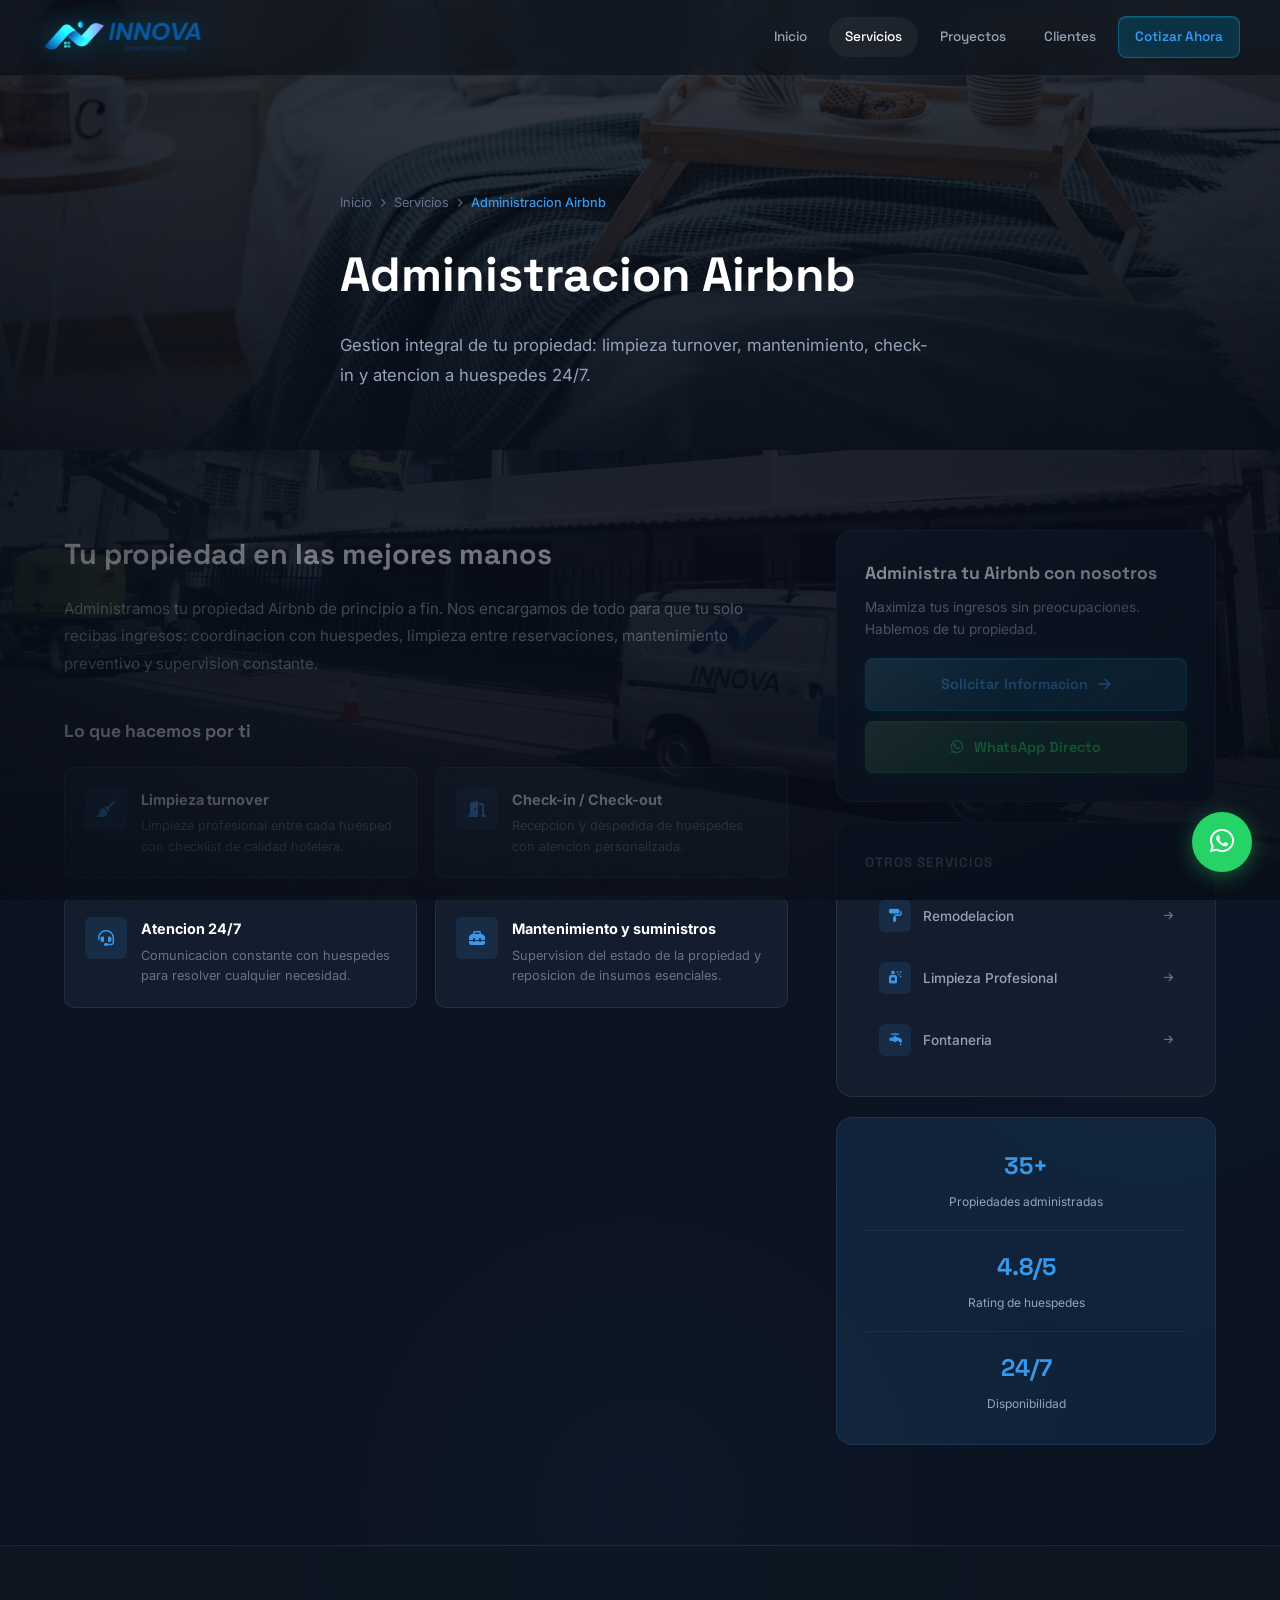
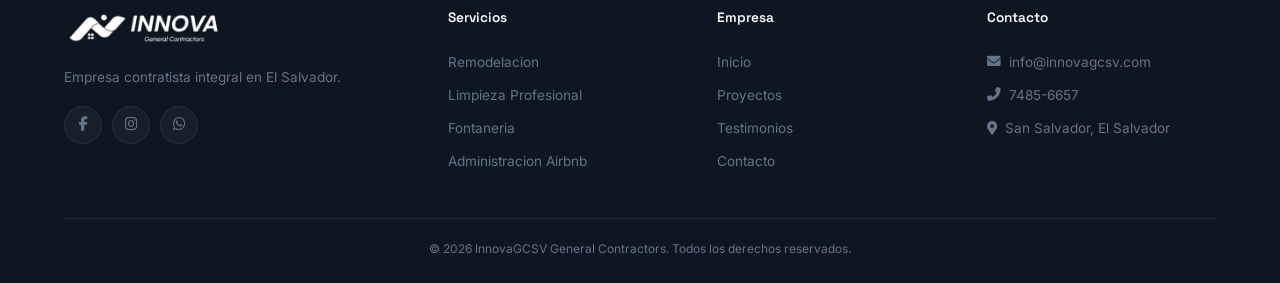
==== commit 76a2251c: "refactor: limpiar headers de servicios, foto stock y FAQ - quitar texto redundante "INNOVA General C" ====
--- a/servicios/airbnb.html
+++ b/servicios/airbnb.html
@@ -24,7 +24,6 @@
         <div class="container header-inner">
             <a href="../index.html" class="logo">
                 <img src="../images/logos/logo-horizontal-color.png" alt="InnovaGCSV" class="logo-img">
-                <div class="logo-text"><span class="logo-name">INNOVA</span><span class="logo-sub">General Contractors</span></div>
             </a>
             <button class="nav-toggle" id="navToggle" aria-label="Menu"><span></span><span></span><span></span></button>
             <nav class="nav" id="nav">
@@ -90,21 +89,6 @@
                         </div>
                     </div>
 
-                    <div class="service-faq">
-                        <h3>Preguntas frecuentes</h3>
-                        <div class="faq-item">
-                            <button class="faq-question" aria-expanded="false"><span>¿Como funciona el modelo de administracion?</span><i class="fas fa-chevron-down"></i></button>
-                            <div class="faq-answer"><p>Nos encargamos de la operacion completa: coordinacion de reservaciones, limpieza entre huespedes, mantenimiento, y comunicacion con los huespedes. Tu recibes reportes periodicos y tus ingresos.</p></div>
-                        </div>
-                        <div class="faq-item">
-                            <button class="faq-question" aria-expanded="false"><span>¿Cuanto cobran por la administracion?</span><i class="fas fa-chevron-down"></i></button>
-                            <div class="faq-answer"><p>Nuestro modelo es un porcentaje por reservacion, alineando nuestros intereses con los tuyos. Mientras mas exitosa sea tu propiedad, mejor para ambos. Contactanos para conocer las tarifas.</p></div>
-                        </div>
-                        <div class="faq-item">
-                            <button class="faq-question" aria-expanded="false"><span>¿Puedo seguir gestionando mi calendario?</span><i class="fas fa-chevron-down"></i></button>
-                            <div class="faq-answer"><p>Si, tu mantienes el control total. Nosotros nos adaptamos a tu calendario y preferencias. Puedes bloquear fechas, ajustar precios o tomar decisiones cuando lo desees.</p></div>
-                        </div>
-                    </div>
                 </div>
 
                 <aside class="service-sidebar">
--- a/css/styles.css
+++ b/css/styles.css
@@ -48,6 +48,60 @@
         radial-gradient(ellipse 70% 50% at 50% 80%, rgba(91,184,245,.03) 0%, transparent 50%);
     overflow-x: hidden;
     -webkit-font-smoothing: antialiased;
+    position: relative;
+}
+
+/* Global watermark (fixed background image) */
+body::before {
+    content: '';
+    position: fixed;
+    inset: 0;
+    width: 100vw;
+    height: 100vh;
+    background-image: url('../images/watermark.jpeg');
+    background-size: cover;
+    background-position: center center;
+    background-repeat: no-repeat;
+    /* background-attachment: fixed se quita porque iOS no lo soporta;
+       position: fixed ya logra el efecto de marca de agua estatica */
+    opacity: 0.18;
+    filter: grayscale(20%) contrast(0.95) saturate(1.1);
+    pointer-events: none;
+    z-index: 0;
+    will-change: transform;
+}
+
+/* Dark overlay on top of watermark for readability */
+body::after {
+    content: '';
+    position: fixed;
+    inset: 0;
+    background:
+        linear-gradient(180deg, rgba(5,10,20,.35) 0%, rgba(5,10,20,.55) 100%),
+        radial-gradient(ellipse at center, transparent 30%, rgba(5,10,20,.5) 100%);
+    pointer-events: none;
+    z-index: 0;
+}
+
+/* Ensure all content stays above watermark */
+.header, .loader, .hero, .trust-bar, .about-us, .services, .process,
+.projects, .video-showcase, .testimonials, .cta-section, .contact, .footer,
+.whatsapp-float, .lightbox { position: relative; z-index: 1; }
+
+/* Mobile: refuerzo del watermark para iOS/Android */
+@media (max-width: 1024px) {
+    body::before {
+        position: fixed;
+        background-attachment: scroll;
+        background-size: cover;
+        opacity: 0.15;
+    }
+}
+@media (max-width: 768px) {
+    body::before {
+        opacity: 0.13;
+        filter: grayscale(30%) contrast(0.9) saturate(1.05);
+    }
 }
 
 .container { max-width: 1200px; margin: 0 auto; padding: 0 24px; }
@@ -177,14 +231,30 @@
     display: flex; align-items: center; justify-content: space-between;
     padding: 14px 0;
 }
-.logo { display: flex; align-items: center; gap: 12px; }
-.logo-img { height: 44px; }
-.logo-name {
-    font-family: var(--font-heading);
-    font-weight: 700; font-size: 1.15rem;
-    color: var(--white); letter-spacing: 2px;
-}
-.logo-sub { display: block; font-size: .65rem; color: var(--text-muted); letter-spacing: 1px; }
+.logo { display: flex; align-items: center; }
+.logo-wrap {
+    position: relative;
+    display: flex; align-items: center;
+    transition: var(--transition);
+}
+.logo-img {
+    height: 46px;
+    display: block;
+    filter:
+        brightness(1.4)
+        contrast(1.1)
+        drop-shadow(0 0 12px rgba(0,200,255,.35))
+        drop-shadow(0 2px 8px rgba(0,0,0,.4));
+    transition: var(--transition);
+}
+.logo:hover .logo-img {
+    filter:
+        brightness(1.5)
+        contrast(1.15)
+        drop-shadow(0 0 16px rgba(0,200,255,.55))
+        drop-shadow(0 2px 10px rgba(0,0,0,.4));
+    transform: translateY(-1px);
+}
 
 .nav { display: flex; align-items: center; gap: 6px; }
 .nav-link {
@@ -240,8 +310,9 @@
 .hero-gradient {
     position: absolute; inset: 0;
     background:
-        linear-gradient(135deg, rgba(11,18,32,.88) 0%, rgba(11,18,32,.65) 40%, rgba(11,18,32,.75) 100%),
-        radial-gradient(ellipse 80% 60% at 20% 40%, rgba(56,152,236,.1) 0%, transparent 60%);
+        radial-gradient(ellipse 80% 60% at 20% 40%, rgba(56,152,236,.1) 0%, transparent 60%),
+        radial-gradient(ellipse 60% 50% at 80% 60%, rgba(56,152,236,.08) 0%, transparent 60%),
+        linear-gradient(180deg, rgba(11,18,32,.5) 0%, rgba(15,29,51,.4) 50%, rgba(11,18,32,.65) 100%);
 }
 .hero-grid-pattern { display: none; }
 
@@ -352,7 +423,9 @@
     border-top: 1px solid var(--border);
     border-bottom: 1px solid var(--border);
     padding: 20px 0;
-    background: var(--bg-surface);
+    background: rgba(15, 25, 35, .6);
+    backdrop-filter: blur(6px);
+    -webkit-backdrop-filter: blur(6px);
 }
 .trust-bar-inner {
     display: flex; align-items: center; justify-content: center;
@@ -365,6 +438,151 @@
 }
 .trust-item i { color: var(--cyan); font-size: .75rem; }
 .trust-divider { width: 1px; height: 20px; background: var(--border); }
+
+/* ---- ABOUT US ---- */
+.about-us {
+    padding: 100px 0;
+    position: relative;
+    overflow: hidden;
+}
+.about-us::before {
+    content: '';
+    position: absolute;
+    top: -150px; left: -150px;
+    width: 500px; height: 500px;
+    background: radial-gradient(circle, var(--cyan-glow) 0%, transparent 70%);
+    border-radius: 50%;
+    pointer-events: none;
+}
+.about-grid {
+    display: grid;
+    grid-template-columns: .85fr 1.15fr;
+    gap: 60px;
+    align-items: center;
+    position: relative;
+    z-index: 1;
+}
+.about-visual {
+    position: relative;
+    display: flex;
+    align-items: center;
+    justify-content: center;
+}
+.about-image-wrap {
+    width: 100%;
+    aspect-ratio: 1;
+    max-width: 380px;
+    display: flex; align-items: center; justify-content: center;
+    background: linear-gradient(135deg, rgba(0,200,255,.08) 0%, rgba(0,200,255,.02) 100%);
+    border: 1px solid var(--border);
+    border-radius: 24px;
+    padding: 40px;
+    box-shadow: inset 0 1px 0 rgba(255,255,255,.04), 0 20px 60px rgba(0,200,255,.05);
+    position: relative;
+    overflow: hidden;
+}
+.about-image-wrap::before {
+    content: '';
+    position: absolute; inset: 0;
+    background: radial-gradient(circle at 30% 20%, rgba(255,255,255,.06) 0%, transparent 50%);
+}
+.about-img {
+    width: 100%; height: 100%;
+    object-fit: contain;
+    filter: drop-shadow(0 10px 40px rgba(0,200,255,.3));
+    position: relative; z-index: 1;
+}
+.about-badge {
+    position: absolute;
+    bottom: -10px; right: 10px;
+    display: flex; align-items: center; gap: 12px;
+    padding: 14px 20px;
+    background: rgba(19,29,46,.85);
+    border: 1px solid rgba(56,152,236,.25);
+    border-radius: 12px;
+    backdrop-filter: blur(16px); -webkit-backdrop-filter: blur(16px);
+    box-shadow: 0 12px 32px rgba(0,0,0,.3), inset 0 1px 0 rgba(255,255,255,.06);
+}
+.about-badge-years {
+    bottom: auto; top: -10px; right: 10px;
+    border-color: rgba(251,191,36,.3);
+    background: rgba(19,29,46,.85);
+}
+.about-badge-years .about-badge-icon {
+    background: rgba(251,191,36,.15);
+    border-color: rgba(251,191,36,.3);
+    color: var(--gold);
+}
+.about-badge-years strong { color: var(--gold); }
+
+/* Highlight inline "25 años de experiencia" inside paragraph */
+.about-years {
+    display: inline-block;
+    font-style: normal;
+    font-weight: 700;
+    color: var(--gold);
+    background: rgba(251,191,36,.1);
+    padding: 2px 10px;
+    border-radius: 6px;
+    border: 1px solid rgba(251,191,36,.2);
+    margin: 0 2px;
+}
+.about-badge-icon {
+    width: 40px; height: 40px; border-radius: 8px;
+    background: rgba(0,200,255,.15);
+    border: 1px solid rgba(0,200,255,.25);
+    display: flex; align-items: center; justify-content: center;
+    color: var(--cyan); font-size: 1rem;
+}
+.about-badge strong {
+    display: block; font-size: .8rem; color: var(--white);
+    font-family: var(--font-heading); font-weight: 600;
+}
+.about-badge span {
+    display: block; font-size: .7rem; color: var(--text-muted);
+    letter-spacing: .5px;
+}
+.about-content .section-tag { margin-bottom: 16px; }
+.about-content .section-title { margin-bottom: 24px; text-align: left; }
+.about-text p {
+    font-size: .95rem;
+    color: var(--text-secondary);
+    line-height: 1.8;
+    margin-bottom: 16px;
+}
+.about-text strong { color: var(--text-primary); font-weight: 600; }
+.about-more {
+    max-height: 0;
+    overflow: hidden;
+    opacity: 0;
+    transition: max-height .5s ease, opacity .4s ease .1s;
+}
+.about-more.expanded {
+    max-height: 1200px;
+    opacity: 1;
+}
+.about-highlight {
+    padding: 16px 20px;
+    margin-top: 20px;
+    background: rgba(0,200,255,.06);
+    border-left: 3px solid var(--cyan);
+    border-radius: 0 8px 8px 0;
+    color: var(--text-primary) !important;
+    font-style: italic;
+}
+.about-toggle {
+    margin-top: 24px;
+    padding: 11px 22px;
+    font-size: .85rem;
+}
+.about-toggle i {
+    transition: transform .3s;
+    font-size: .7rem;
+}
+.about-toggle.expanded i { transform: rotate(180deg); }
+.about-toggle .toggle-less { display: none; }
+.about-toggle.expanded .toggle-more { display: none; }
+.about-toggle.expanded .toggle-less { display: inline; }
 
 /* ---- SECTION HEADER ---- */
 .section-header { text-align: center; margin-bottom: 60px; }
@@ -459,10 +677,61 @@
 }
 .service-features li i { color: var(--cyan); font-size: .7rem; }
 
+/* Placeholder for pending photos (Renta de Contenedores) */
+.service-card-img-placeholder {
+    aspect-ratio: 16/10;
+    display: flex;
+    flex-direction: column;
+    align-items: center;
+    justify-content: center;
+    gap: 12px;
+    background:
+        repeating-linear-gradient(45deg, rgba(56,152,236,.04) 0 12px, rgba(56,152,236,.08) 12px 24px),
+        var(--bg-card-hover);
+    border-bottom: 1px dashed rgba(56,152,236,.25);
+    color: var(--cyan);
+}
+.placeholder-icon {
+    width: 64px; height: 64px;
+    border-radius: 12px;
+    background: rgba(56,152,236,.1);
+    border: 1px solid rgba(56,152,236,.2);
+    display: flex; align-items: center; justify-content: center;
+    font-size: 1.6rem;
+    color: var(--cyan);
+    box-shadow: inset 0 1px 0 rgba(255,255,255,.06);
+}
+.placeholder-label {
+    font-family: var(--font-heading);
+    font-size: .7rem;
+    font-weight: 600;
+    color: var(--text-muted);
+    letter-spacing: 1px;
+    text-transform: uppercase;
+}
+.service-card-pending { position: relative; }
+.service-card-pending::after {
+    content: 'Proximamente';
+    position: absolute;
+    top: 14px; right: 14px;
+    padding: 4px 10px;
+    background: rgba(251,191,36,.15);
+    border: 1px solid rgba(251,191,36,.3);
+    border-radius: var(--radius-full);
+    color: var(--gold);
+    font-size: .65rem;
+    font-weight: 700;
+    letter-spacing: .5px;
+    text-transform: uppercase;
+    backdrop-filter: blur(6px);
+}
+
 /* ---- PROCESS (Timeline) ---- */
 .process {
     padding: 100px 0;
-    background: var(--bg-surface);
+    background: rgba(15, 25, 35, .55);
+    backdrop-filter: blur(6px);
+    -webkit-backdrop-filter: blur(6px);
     border-top: 1px solid var(--border);
     border-bottom: 1px solid var(--border);
     overflow: hidden;
@@ -727,7 +996,13 @@
 }
 
 /* ---- TESTIMONIALS ---- */
-.testimonials { padding: 100px 0; background: var(--bg-surface); border-top: 1px solid var(--border); }
+.testimonials {
+    padding: 100px 0;
+    background: rgba(15, 25, 35, .55);
+    backdrop-filter: blur(6px);
+    -webkit-backdrop-filter: blur(6px);
+    border-top: 1px solid var(--border);
+}
 .testimonials-grid {
     display: grid;
     grid-template-columns: repeat(3, 1fr);
@@ -885,7 +1160,9 @@
 
 /* ---- FOOTER ---- */
 .footer {
-    background: var(--bg-surface);
+    background: rgba(15, 25, 35, .7);
+    backdrop-filter: blur(8px);
+    -webkit-backdrop-filter: blur(8px);
     border-top: 1px solid var(--border);
     padding: 60px 0 24px;
 }
@@ -999,6 +1276,13 @@
     .hero-actions { justify-content: center; }
     .hero-trust { justify-content: center; }
     .hero-visual { display: none; }
+    .about-grid { grid-template-columns: 1fr; gap: 40px; }
+    .about-visual { max-width: 380px; margin: 0 auto; }
+    .about-content .section-title { text-align: center; }
+    .about-content .section-tag { display: block; text-align: center; }
+    .about-toggle { margin-left: auto; margin-right: auto; display: inline-flex; }
+    .about-content { text-align: center; display: flex; flex-direction: column; align-items: center; }
+    .about-text { text-align: left; }
     .services-grid { grid-template-columns: 1fr; }
     .service-featured { grid-template-columns: 1fr; }
     .service-featured-reverse { grid-template-columns: 1fr; }
--- a/css/servicios.css
+++ b/css/servicios.css
@@ -21,6 +21,25 @@
 .service-hero-overlay {
     position: absolute; inset: 0;
     background: linear-gradient(180deg, rgba(11,18,32,.6) 0%, rgba(11,18,32,.92) 100%);
+}
+
+/* Placeholder hero cuando aun no hay foto */
+.service-hero-bg-placeholder {
+    background:
+        repeating-linear-gradient(45deg, rgba(56,152,236,.04) 0 16px, rgba(56,152,236,.08) 16px 32px),
+        var(--bg-card-hover);
+    display: flex; align-items: center; justify-content: center;
+}
+.hero-placeholder-icon {
+    position: relative; z-index: 1;
+    width: 120px; height: 120px;
+    border-radius: 24px;
+    background: rgba(56,152,236,.1);
+    border: 2px dashed rgba(56,152,236,.3);
+    display: flex; align-items: center; justify-content: center;
+    color: var(--cyan);
+    font-size: 3rem;
+    box-shadow: inset 0 1px 0 rgba(255,255,255,.06);
 }
 .service-hero-inner {
     position: relative; z-index: 1;
@@ -310,6 +329,62 @@
     color: var(--text-secondary);
 }
 
+/* ---- SERVICE GALLERY ---- */
+.service-gallery {
+    padding: 80px 0;
+    background: var(--bg-surface);
+    border-top: 1px solid var(--border);
+}
+.service-gallery .section-header {
+    text-align: center;
+    margin-bottom: 48px;
+}
+.service-gallery .section-header h2 {
+    font-family: var(--font-heading);
+    font-size: clamp(1.6rem, 3vw, 2.2rem);
+    font-weight: 800;
+    color: var(--white);
+    margin-bottom: 12px;
+}
+.service-gallery .section-header p {
+    color: var(--text-muted);
+    font-size: .95rem;
+}
+.gallery-grid {
+    display: grid;
+    grid-template-columns: repeat(3, 1fr);
+    gap: 16px;
+}
+.gallery-item {
+    position: relative;
+    aspect-ratio: 4/3;
+    border-radius: var(--radius);
+    overflow: hidden;
+    cursor: pointer;
+    border: 1px solid var(--border);
+    background: var(--bg-card);
+    transition: var(--transition);
+}
+.gallery-item:hover {
+    border-color: var(--border-hover);
+    transform: translateY(-3px);
+    box-shadow: var(--shadow-lg);
+}
+.gallery-item img {
+    width: 100%; height: 100%;
+    object-fit: cover;
+    transition: transform .6s ease;
+}
+.gallery-item:hover img { transform: scale(1.06); }
+
+@media (max-width: 768px) {
+    .gallery-grid { grid-template-columns: repeat(2, 1fr); gap: 12px; }
+    .service-gallery { padding: 60px 0; }
+}
+@media (max-width: 480px) {
+    .gallery-grid { grid-template-columns: 1fr; }
+}
+
 /* ---- RESPONSIVE ---- */
 @media (max-width: 1024px) {
     .service-grid {
